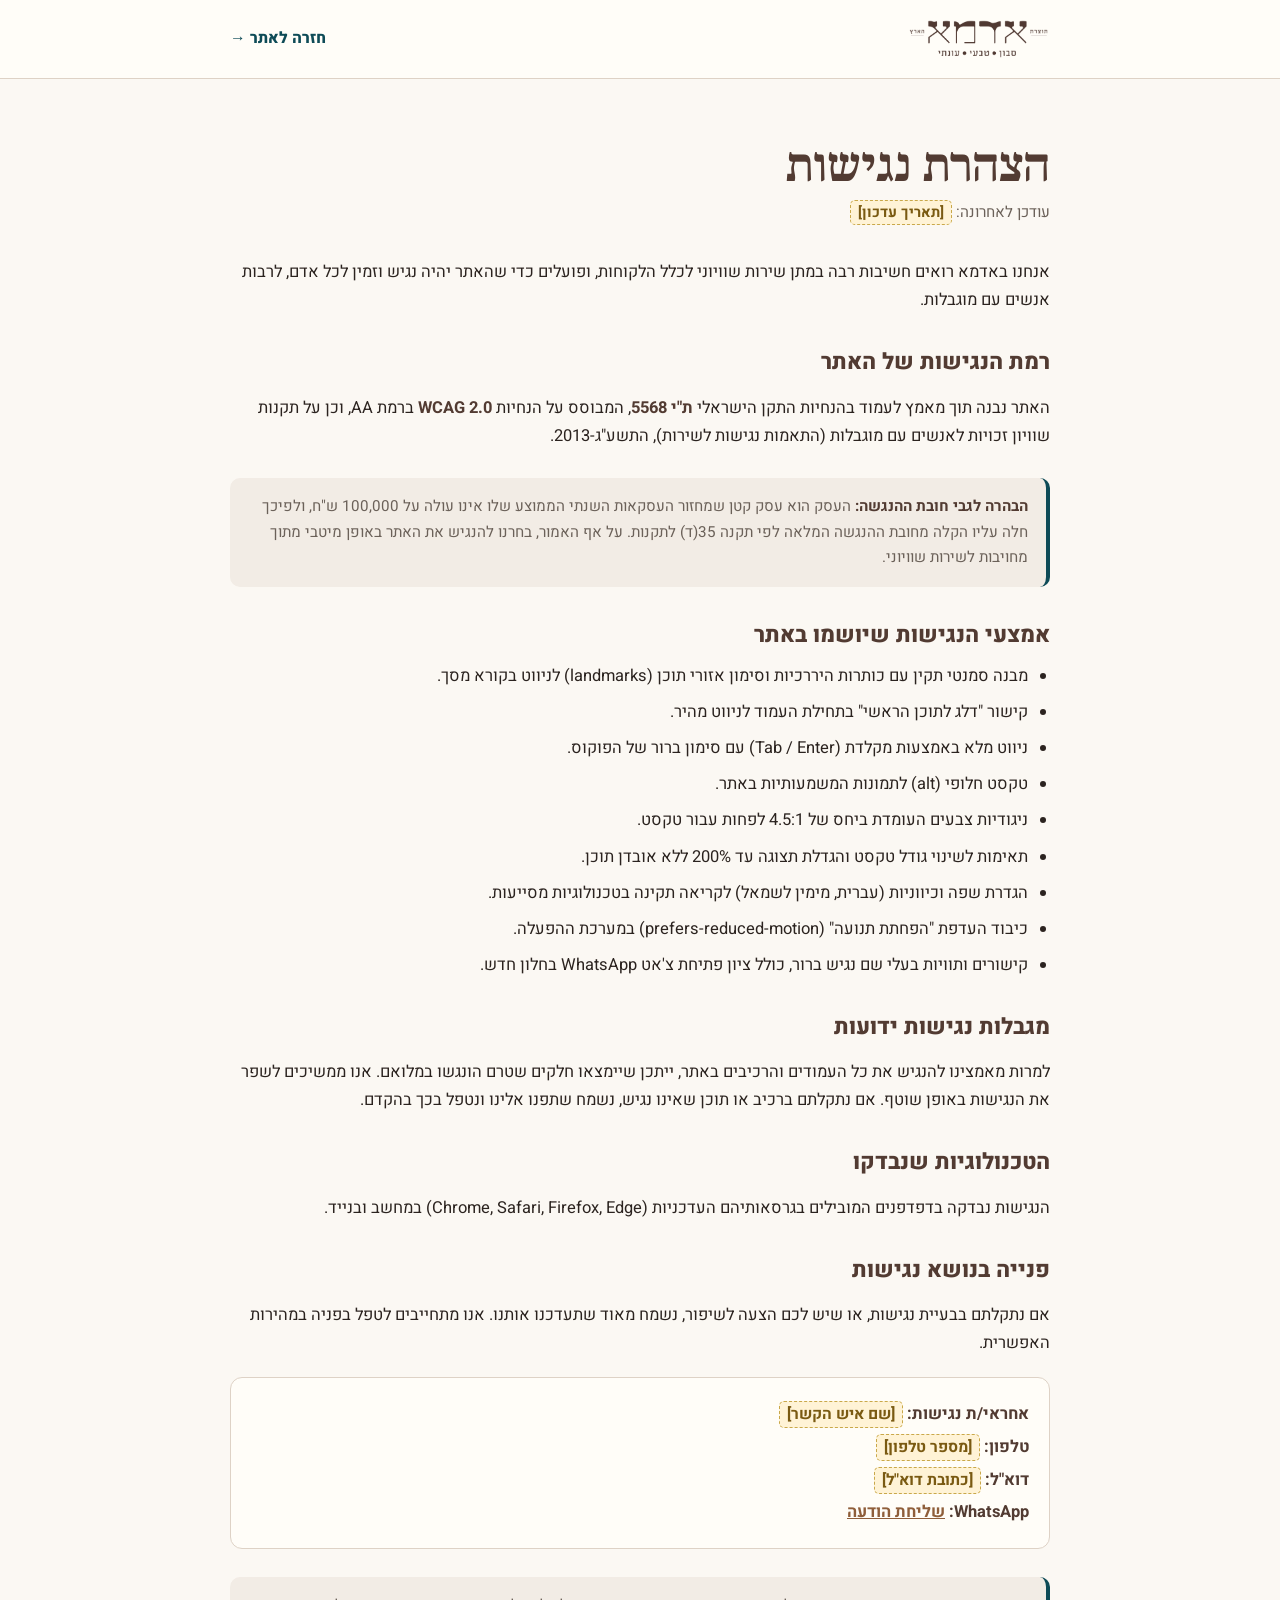
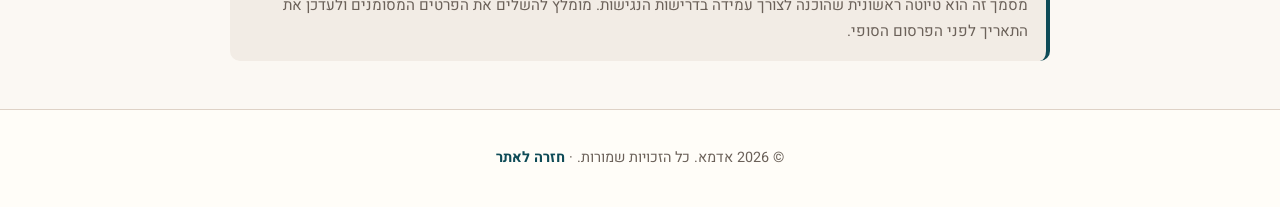
==== legal/accessibility.html @ a446fbd8 "Add legal/accessibility compliance (Israeli ת"י 5568 + privacy/consumer law) Accessibility (WCAG 2.0" ====
<!DOCTYPE html>
<html lang="he" dir="rtl">
<head>
  <meta charset="UTF-8">
  <meta name="viewport" content="width=device-width, initial-scale=1.0">
  <title>הצהרת נגישות | אדמא</title>
  <meta name="description" content="הצהרת הנגישות של אתר אדמא - סבון טבעי עונתי בעבודת יד.">
  <link rel="icon" type="image/png" href="../assets/images/adma-emblem-teal.png">
  <link rel="preconnect" href="https://fonts.googleapis.com">
  <link rel="preconnect" href="https://fonts.gstatic.com" crossorigin>
  <link href="https://fonts.googleapis.com/css2?family=Heebo:wght@300;400;500;600;700;800&amp;family=Noto+Serif+Hebrew:wght@500;700&amp;display=swap" rel="stylesheet">
  <link rel="stylesheet" href="legal.css">
</head>
<body>
  <a class="skip-link" href="#main">דלג לתוכן הראשי</a>
  <header class="legal-header">
    <div class="inner">
      <img src="../assets/images/adma-logo-brown.png" alt="אדמא - סבון טבעי עונתי">
      <a class="back" href="../index.html">חזרה לאתר →</a>
    </div>
  </header>

  <main class="legal" id="main">
    <h1>הצהרת נגישות</h1>
    <p class="updated">עודכן לאחרונה: <span class="fill">[תאריך עדכון]</span></p>

    <p>אנחנו באדמא רואים חשיבות רבה במתן שירות שוויוני לכלל הלקוחות, ופועלים כדי שהאתר יהיה נגיש וזמין לכל אדם, לרבות אנשים עם מוגבלות.</p>

    <h2>רמת הנגישות של האתר</h2>
    <p>האתר נבנה תוך מאמץ לעמוד בהנחיות התקן הישראלי <strong>ת"י 5568</strong>, המבוסס על הנחיות <strong>WCAG 2.0</strong> ברמת AA, וכן על תקנות שוויון זכויות לאנשים עם מוגבלות (התאמות נגישות לשירות), התשע"ג-2013.</p>

    <div class="note">
      <strong>הבהרה לגבי חובת ההנגשה:</strong> העסק הוא עסק קטן שמחזור העסקאות השנתי הממוצע שלו אינו עולה על 100,000 ש"ח, ולפיכך חלה עליו הקלה מחובת ההנגשה המלאה לפי תקנה 35(ד) לתקנות. על אף האמור, בחרנו להנגיש את האתר באופן מיטבי מתוך מחויבות לשירות שוויוני.
    </div>

    <h2>אמצעי הנגישות שיושמו באתר</h2>
    <ul>
      <li>מבנה סמנטי תקין עם כותרות היררכיות וסימון אזורי תוכן (landmarks) לניווט בקורא מסך.</li>
      <li>קישור "דלג לתוכן הראשי" בתחילת העמוד לניווט מהיר.</li>
      <li>ניווט מלא באמצעות מקלדת (Tab / Enter) עם סימון ברור של הפוקוס.</li>
      <li>טקסט חלופי (alt) לתמונות המשמעותיות באתר.</li>
      <li>ניגודיות צבעים העומדת ביחס של 4.5:1 לפחות עבור טקסט.</li>
      <li>תאימות לשינוי גודל טקסט והגדלת תצוגה עד 200% ללא אובדן תוכן.</li>
      <li>הגדרת שפה וכיווניות (עברית, מימין לשמאל) לקריאה תקינה בטכנולוגיות מסייעות.</li>
      <li>כיבוד העדפת "הפחתת תנועה" (prefers-reduced-motion) במערכת ההפעלה.</li>
      <li>קישורים ותוויות בעלי שם נגיש ברור, כולל ציון פתיחת צ'אט WhatsApp בחלון חדש.</li>
    </ul>

    <h2>מגבלות נגישות ידועות</h2>
    <p>למרות מאמצינו להנגיש את כל העמודים והרכיבים באתר, ייתכן שיימצאו חלקים שטרם הונגשו במלואם. אנו ממשיכים לשפר את הנגישות באופן שוטף. אם נתקלתם ברכיב או תוכן שאינו נגיש, נשמח שתפנו אלינו ונטפל בכך בהקדם.</p>

    <h2>הטכנולוגיות שנבדקו</h2>
    <p>הנגישות נבדקה בדפדפנים המובילים בגרסאותיהם העדכניות (Chrome, Safari, Firefox, Edge) במחשב ובנייד.</p>

    <h2>פנייה בנושא נגישות</h2>
    <p>אם נתקלתם בבעיית נגישות, או שיש לכם הצעה לשיפור, נשמח מאוד שתעדכנו אותנו. אנו מתחייבים לטפל בפניה במהירות האפשרית.</p>
    <div class="contact-box">
      <p><strong>אחראי/ת נגישות:</strong> <span class="fill">[שם איש הקשר]</span></p>
      <p><strong>טלפון:</strong> <span class="fill">[מספר טלפון]</span></p>
      <p><strong>דוא"ל:</strong> <span class="fill">[כתובת דוא"ל]</span></p>
      <p><strong>WhatsApp:</strong> <a href="https://wa.me/972548858424" target="_blank" rel="noopener">שליחת הודעה</a></p>
    </div>

    <div class="note">
      מסמך זה הוא טיוטה ראשונית שהוכנה לצורך עמידה בדרישות הנגישות. מומלץ להשלים את הפרטים המסומנים ולעדכן את התאריך לפני הפרסום הסופי.
    </div>
  </main>

  <footer class="legal-footer">
    <p>© 2026 אדמא. כל הזכויות שמורות. · <a href="../index.html">חזרה לאתר</a></p>
  </footer>
</body>
</html>
---- legal/legal.css ----
/* ADMA — shared styling for legal/info pages (palette matches the main site) */
*, *::before, *::after { box-sizing: border-box; }

:root {
  --earth: #523b32;
  --forest: #0e4b57;
  --clay-text: #8f5e3a;
  --paper: #fbf8f3;
  --wash: #f2ece5;
  --ink: #2b231f;
  --muted: #6b6159;
  --line: #ded2c6;
  --white: #fffdf8;
}

html { scroll-behavior: smooth; }

body {
  margin: 0;
  font-family: "Heebo", Arial, sans-serif;
  color: var(--ink);
  background: var(--paper);
  line-height: 1.7;
  -webkit-font-smoothing: antialiased;
}

.skip-link {
  position: absolute;
  top: 8px;
  right: 8px;
  z-index: 100;
  padding: 12px 22px;
  background: var(--earth);
  color: var(--white);
  font-weight: 800;
  border-radius: 8px;
  text-decoration: none;
  transform: translateY(-160%);
  transition: transform 200ms ease;
}
.skip-link:focus {
  transform: translateY(0);
  outline: 3px solid var(--forest);
  outline-offset: 2px;
}

:focus-visible {
  outline: 2px solid var(--forest);
  outline-offset: 3px;
  border-radius: 5px;
}
:focus:not(:focus-visible) { outline: none; }

.legal-header {
  border-bottom: 1px solid var(--line);
  background: var(--white);
}
.legal-header .inner {
  width: calc(100% - 40px);
  max-width: 820px;
  margin: 0 auto;
  padding: 18px 0;
  display: flex;
  align-items: center;
  justify-content: space-between;
  gap: 16px;
}
.legal-header img { height: 42px; width: auto; }
.legal-header a.back {
  color: var(--forest);
  font-weight: 800;
  text-decoration: none;
  font-size: 0.98rem;
}
.legal-header a.back:hover { text-decoration: underline; }

main.legal {
  width: calc(100% - 40px);
  max-width: 820px;
  margin: 0 auto;
  padding: clamp(2.5rem, 6vw, 4rem) 0 3rem;
}

.legal h1 {
  margin: 0 0 8px;
  color: var(--earth);
  font-family: "Noto Serif Hebrew", Georgia, serif;
  font-size: clamp(2rem, 5vw, 2.8rem);
  font-weight: 700;
  line-height: 1.1;
}
.legal .updated {
  margin: 0 0 32px;
  color: var(--muted);
  font-size: 0.95rem;
}
.legal h2 {
  margin: 34px 0 12px;
  color: var(--earth);
  font-size: 1.4rem;
  font-weight: 800;
  line-height: 1.3;
}
.legal h3 {
  margin: 22px 0 8px;
  color: var(--earth);
  font-size: 1.12rem;
  font-weight: 800;
}
.legal p, .legal li { color: var(--ink); font-size: 1.03rem; }
.legal ul, .legal ol { padding-inline-start: 1.4rem; margin: 12px 0; }
.legal li { margin-bottom: 8px; }
.legal a { color: var(--clay-text); font-weight: 700; }
.legal a:hover { text-decoration: underline; }
.legal strong { color: var(--earth); }

.legal .fill {
  background: #fff3d6;
  color: #7a5a12;
  padding: 1px 7px;
  border-radius: 5px;
  font-weight: 700;
  font-size: 0.95em;
  border: 1px dashed #c9a84a;
}

.legal .note {
  margin: 28px 0 0;
  padding: 16px 18px;
  background: var(--wash);
  border-inline-start: 4px solid var(--forest);
  border-radius: 10px;
  color: var(--muted);
  font-size: 0.95rem;
}

.legal .contact-box {
  margin-top: 20px;
  padding: 18px 20px;
  background: var(--white);
  border: 1px solid var(--line);
  border-radius: 12px;
}
.legal .contact-box p { margin: 4px 0; }

.legal-footer {
  border-top: 1px solid var(--line);
  background: var(--white);
  padding: 22px 0;
  text-align: center;
  color: var(--muted);
  font-size: 0.9rem;
}
.legal-footer a { color: var(--forest); font-weight: 700; text-decoration: none; }
.legal-footer a:hover { text-decoration: underline; }

@media (prefers-reduced-motion: reduce) {
  html { scroll-behavior: auto; }
  *, *::before, *::after { transition-duration: 0.001ms !important; }
}
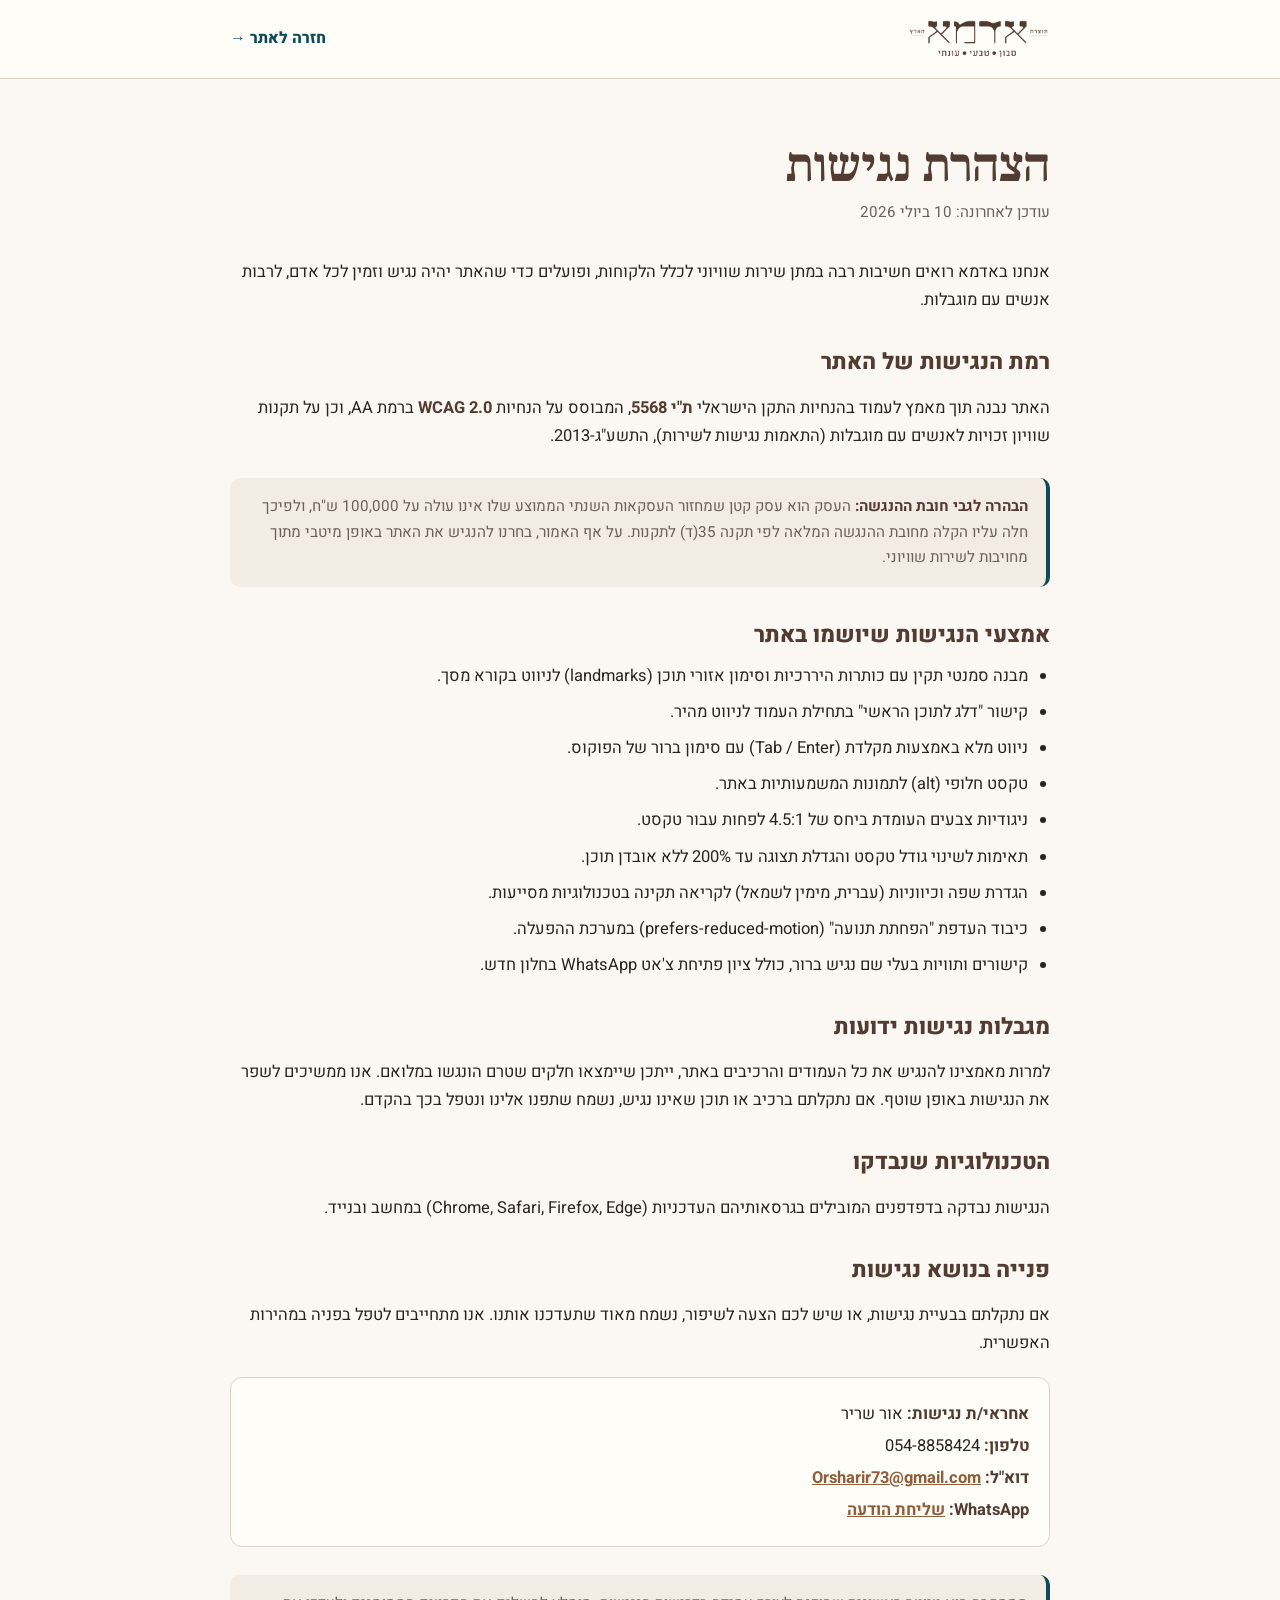
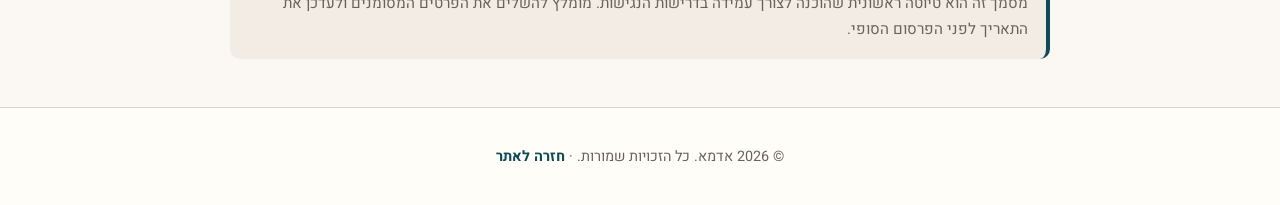
==== commit e021acba: "Fill in owner/business details across legal pages Populate all placeholders with real details: owner" ====
--- a/legal/accessibility.html
+++ b/legal/accessibility.html
@@ -22,7 +22,7 @@
 
   <main class="legal" id="main">
     <h1>הצהרת נגישות</h1>
-    <p class="updated">עודכן לאחרונה: <span class="fill">[תאריך עדכון]</span></p>
+    <p class="updated">עודכן לאחרונה: 10 ביולי 2026</p>
 
     <p>אנחנו באדמא רואים חשיבות רבה במתן שירות שוויוני לכלל הלקוחות, ופועלים כדי שהאתר יהיה נגיש וזמין לכל אדם, לרבות אנשים עם מוגבלות.</p>
 
@@ -55,9 +55,9 @@
     <h2>פנייה בנושא נגישות</h2>
     <p>אם נתקלתם בבעיית נגישות, או שיש לכם הצעה לשיפור, נשמח מאוד שתעדכנו אותנו. אנו מתחייבים לטפל בפניה במהירות האפשרית.</p>
     <div class="contact-box">
-      <p><strong>אחראי/ת נגישות:</strong> <span class="fill">[שם איש הקשר]</span></p>
-      <p><strong>טלפון:</strong> <span class="fill">[מספר טלפון]</span></p>
-      <p><strong>דוא"ל:</strong> <span class="fill">[כתובת דוא"ל]</span></p>
+      <p><strong>אחראי/ת נגישות:</strong> אור שריר</p>
+      <p><strong>טלפון:</strong> 054-8858424</p>
+      <p><strong>דוא"ל:</strong> <a href="mailto:Orsharir73@gmail.com">Orsharir73@gmail.com</a></p>
       <p><strong>WhatsApp:</strong> <a href="https://wa.me/972548858424" target="_blank" rel="noopener">שליחת הודעה</a></p>
     </div>
 
